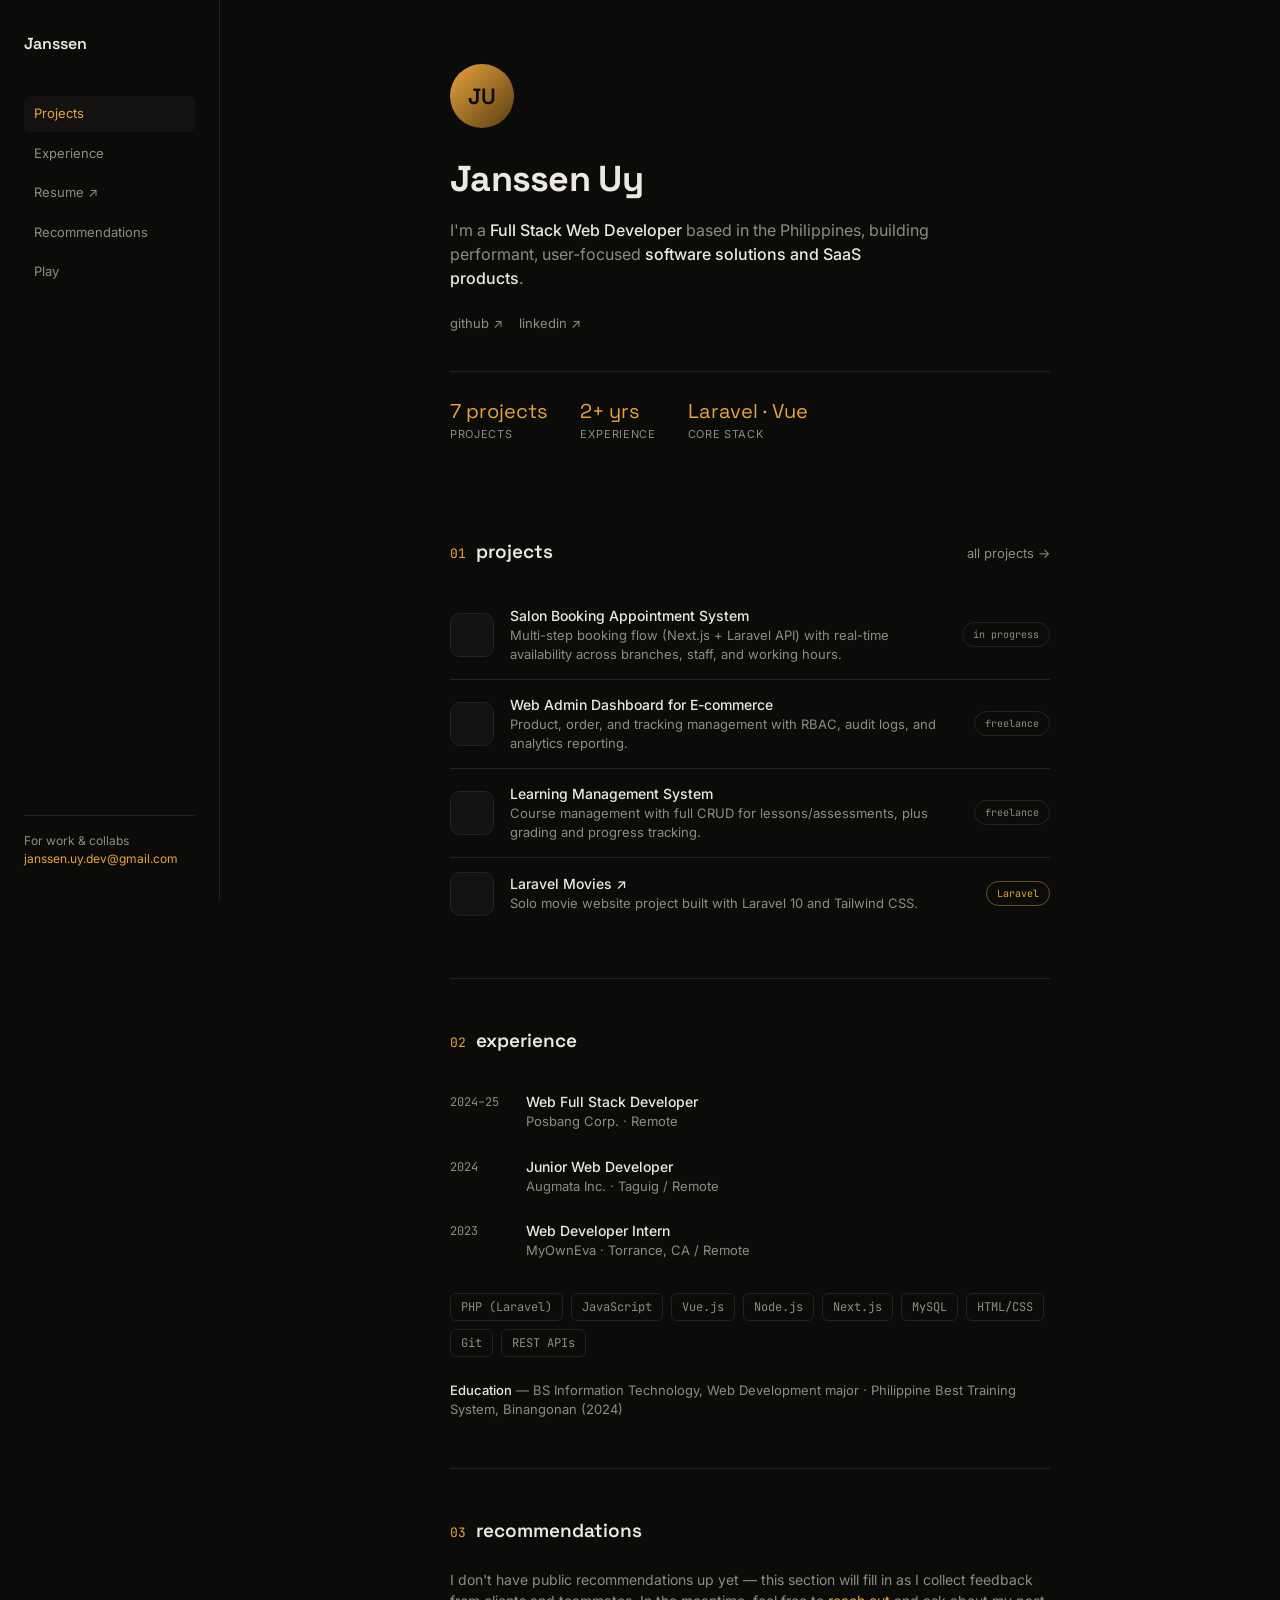
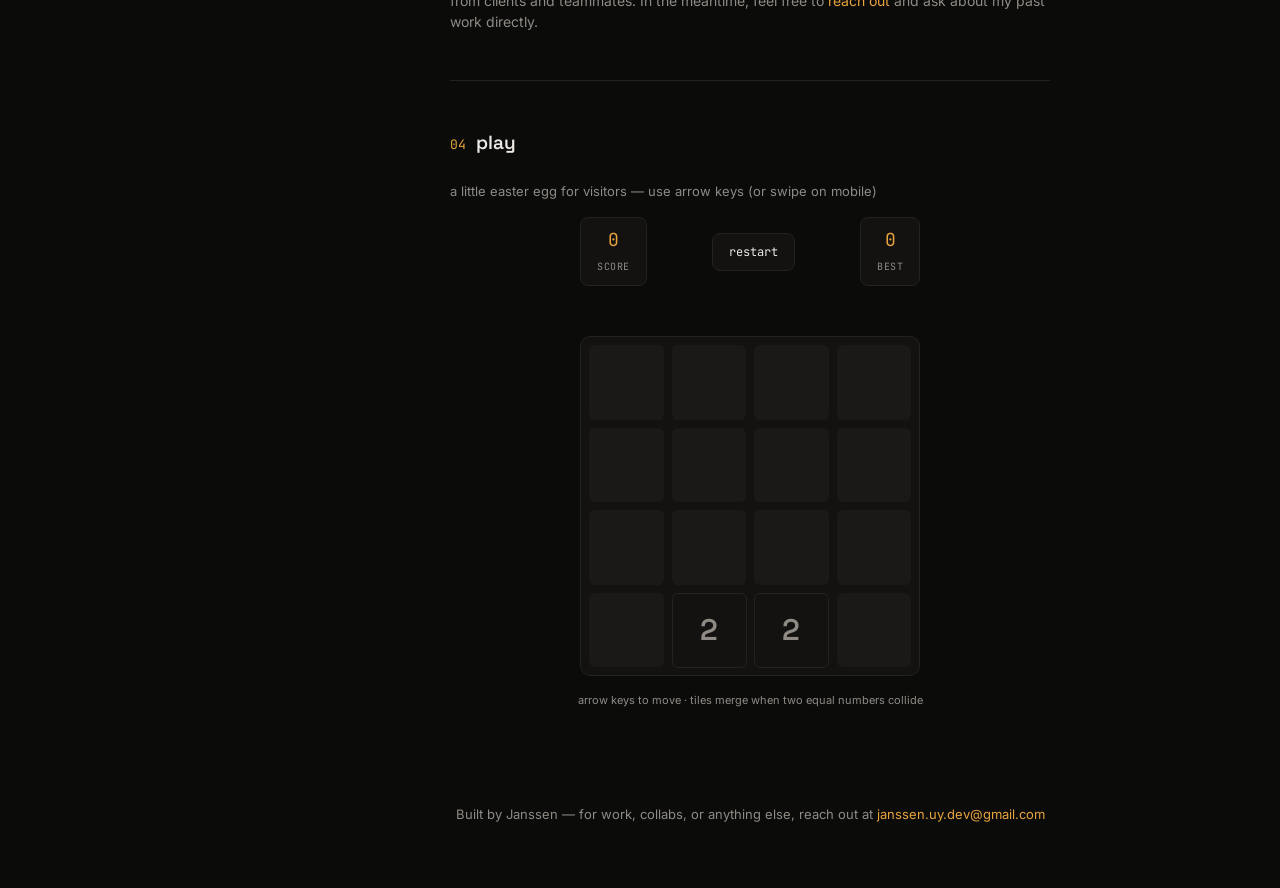
==== portfolio.html @ c9db5593 "feat: brand new portfolio" ====
<!DOCTYPE html>
<html lang="en">
<head>
<meta charset="UTF-8">
<meta name="viewport" content="width=device-width, initial-scale=1">
<title>Janssen — Full Stack Web Developer</title>
<link rel="preconnect" href="https://fonts.googleapis.com">
<link href="https://fonts.googleapis.com/css2?family=Space+Grotesk:wght@400;500;600;700&family=Inter:wght@400;500;600&family=JetBrains+Mono:wght@400;500;600&display=swap" rel="stylesheet">
<style>
  :root{
    --bg: #0b0b0a;
    --bg-raised: #131211;
    --line: #232220;
    --text: #ece9e4;
    --text-dim: #8f8b84;
    --accent: #e8a33d;
    --accent-dim: #6b4f21;
    --sidebar-w: 220px;
  }
  *{box-sizing:border-box; margin:0; padding:0;}
  html{scroll-behavior:smooth;}
  body{
    background:var(--bg);
    color:var(--text);
    font-family:'Inter', sans-serif;
    line-height:1.5;
    -webkit-font-smoothing:antialiased;
  }
  a{color:inherit; text-decoration:none;}
  .display{font-family:'Space Grotesk', sans-serif;}
  .mono{font-family:'JetBrains Mono', monospace;}

  /* SIDEBAR */
  aside.sidebar{
    position:fixed; top:0; left:0; bottom:0; width:var(--sidebar-w);
    border-right:1px solid var(--line);
    padding:32px 24px;
    display:flex; flex-direction:column;
    overflow-y:auto;
  }
  .sidebar .brand{font-family:'Space Grotesk'; font-weight:600; font-size:16px; margin-bottom:40px;}
  .sidebar nav{display:flex; flex-direction:column; gap:4px;}
  .sidebar nav a{
    font-size:13px; color:var(--text-dim); padding:8px 10px; border-radius:6px;
    transition:background 0.15s, color 0.15s;
  }
  .sidebar nav a:hover{color:var(--text); background:var(--bg-raised);}
  .sidebar nav a.active{color:var(--accent); background:var(--bg-raised);}
  .sidebar .spacer{flex:1;}
  .sidebar .contact{font-size:12px; color:var(--text-dim); border-top:1px solid var(--line); padding-top:16px;}
  .sidebar .contact a{color:var(--accent);}

  main{
    margin-left:var(--sidebar-w);
    min-height:100vh;
    display:flex;
    justify-content:center;
  }
  main > .content{
    width:100%;
    max-width:680px;
    padding:0 40px;
  }

  @media (max-width:760px){
    aside.sidebar{
      position:static; width:100%; border-right:none; border-bottom:1px solid var(--line);
      padding:20px 24px; flex-direction:row; align-items:center; flex-wrap:wrap; gap:16px;
    }
    .sidebar .brand{margin-bottom:0;}
    .sidebar nav{flex-direction:row; flex-wrap:wrap; gap:2px;}
    .sidebar .spacer{display:none;}
    .sidebar .contact{border-top:none; padding-top:0; margin-left:auto;}
    main{ margin-left:0; }
    main > .content{ padding:0 24px; }
  }

  /* HERO */
  header.hero{padding:64px 0 48px;}
  .avatar{
    width:64px; height:64px; border-radius:50%;
    background:linear-gradient(135deg, var(--accent), #5a3d10);
    margin-bottom:24px;
    display:flex; align-items:center; justify-content:center;
    font-family:'Space Grotesk'; font-weight:600; font-size:22px;
    color:#0b0b0a; letter-spacing:0.02em;
  }
  h1.name{font-size:36px; letter-spacing:-0.02em; margin-bottom:12px;}
  .lede{color:var(--text-dim); font-size:16px; max-width:480px; margin-bottom:24px;}
  .lede strong{color:var(--text); font-weight:500;}
  .social{display:flex; gap:16px; font-size:13px; color:var(--text-dim); margin-bottom:36px; flex-wrap:wrap;}
  .social a{border-bottom:1px solid transparent;}
  .social a:hover{color:var(--accent); border-color:var(--accent);}

  .stat-row{display:flex; gap:32px; flex-wrap:wrap; padding-top:24px; border-top:1px solid var(--line);}
  .stat .num{font-family:'Space Grotesk'; font-size:20px; color:var(--accent);}
  .stat .label{font-size:11px; color:var(--text-dim); text-transform:uppercase; letter-spacing:0.06em;}

  /* SECTION SCAFFOLD */
  section{padding:48px 0;}
  section + section{border-top:1px solid var(--line);}
  .sec-head{display:flex; align-items:baseline; justify-content:space-between; margin-bottom:24px;}
  .sec-head .idx{font-family:'JetBrains Mono'; color:var(--accent); font-size:13px; margin-right:10px;}
  .sec-head h2{font-family:'Space Grotesk'; font-size:19px; font-weight:600; display:inline;}
  .sec-head .more{font-size:13px; color:var(--text-dim);}
  .sec-head .more:hover{color:var(--accent);}

  /* PROJECTS */
  .project{display:flex; gap:16px; align-items:center; padding:14px 0; border-bottom:1px solid var(--line);}
  .project:last-child{border-bottom:none;}
  .project .icon{width:44px; height:44px; border-radius:10px; background:var(--bg-raised); border:1px solid var(--line); flex-shrink:0;}
  .project .name{font-weight:500; font-size:14px;}
  .project .desc{font-size:13px; color:var(--text-dim);}
  .project .tag{font-family:'JetBrains Mono'; font-size:10px; color:var(--accent); border:1px solid var(--accent-dim); border-radius:99px; padding:4px 10px; margin-left:auto; white-space:nowrap; flex-shrink:0;}
  .project .tag.archived{color:var(--text-dim); border-color:var(--line);}

  /* EXPERIENCE */
  .role{display:flex; gap:16px; padding:12px 0;}
  .role .yr{font-family:'JetBrains Mono'; font-size:12px; color:var(--text-dim); width:60px; flex-shrink:0; padding-top:2px; white-space:nowrap;}
  .role .title{font-size:14px; font-weight:500;}
  .role .org{font-size:13px; color:var(--text-dim);}

  .stack{display:flex; flex-wrap:wrap; gap:8px; margin-top:20px;}
  .chip{font-family:'JetBrains Mono'; font-size:12px; color:var(--text-dim); border:1px solid var(--line); padding:4px 10px; border-radius:6px;}

  /* PROJECTS PANEL (slides in from the right) */
  .panel-backdrop{
    position:fixed; inset:0; background:rgba(0,0,0,0.5);
    opacity:0; pointer-events:none; transition:opacity 0.2s ease; z-index:25;
  }
  .panel-backdrop.show{ opacity:1; pointer-events:auto; }
  .projects-panel{
    position:fixed; top:0; right:0; bottom:0; width:360px; max-width:88vw;
    background:var(--bg-raised); border-left:1px solid var(--line);
    transform:translateX(100%); transition:transform 0.25s ease;
    z-index:30; padding:28px 24px; overflow-y:auto;
  }
  .projects-panel.show{ transform:translateX(0); }
  .panel-head{display:flex; align-items:center; justify-content:space-between; margin-bottom:20px;}
  .panel-head h3{font-family:'Space Grotesk'; font-size:17px; font-weight:600;}
  .panel-close{
    background:none; border:1px solid var(--line); color:var(--text-dim);
    width:28px; height:28px; border-radius:6px; cursor:pointer; font-size:14px; line-height:1;
  }
  .panel-close:hover{ color:var(--text); border-color:var(--accent); }
  .panel-project{padding:14px 0; border-bottom:1px solid var(--line);}
  .panel-project:last-child{border-bottom:none;}
  .panel-project .name{font-size:14px; font-weight:500; margin-bottom:3px;}
  .panel-project .desc{font-size:12px; color:var(--text-dim); margin-bottom:6px;}
  .panel-project .tag{font-family:'JetBrains Mono'; font-size:10px; color:var(--accent); border:1px solid var(--accent-dim); border-radius:99px; padding:2px 8px;}
  .panel-project .tag.archived{color:var(--text-dim); border-color:var(--line);}
  .quote{padding:20px 0; border-bottom:1px solid var(--line); font-size:14px; color:var(--text-dim);}
  .quote:last-child{border-bottom:none;}
  .quote .who{margin-top:10px; font-size:12px; color:var(--text);}
  .quote .who span{color:var(--text-dim); font-weight:400;}

  /* 2048 GAME */
  .game-wrap{display:flex; flex-direction:column; align-items:center; gap:16px;}
  .game-top{display:flex; justify-content:space-between; align-items:center; width:340px; max-width:100%;}
  .game-score{font-family:'JetBrains Mono'; background:var(--bg-raised); border:1px solid var(--line); border-radius:8px; padding:8px 16px; text-align:center;}
  .game-score .n{font-size:18px; color:var(--accent); display:block;}
  .game-score .l{font-size:10px; color:var(--text-dim); text-transform:uppercase; letter-spacing:0.05em;}
  .game-restart{
    font-family:'JetBrains Mono'; font-size:12px; color:var(--text); background:var(--bg-raised);
    border:1px solid var(--line); border-radius:8px; padding:10px 16px; cursor:pointer;
  }
  .game-restart:hover{border-color:var(--accent); color:var(--accent);}
  #board2048{
    position:relative; width:340px; max-width:100%; aspect-ratio:1/1;
    background:var(--bg-raised); border:1px solid var(--line); border-radius:10px;
    display:grid; grid-template-columns:repeat(4,1fr); grid-template-rows:repeat(4,1fr);
    gap:8px; padding:8px; touch-action:none;
  }
  .cell-bg{background:rgba(255,255,255,0.03); border-radius:6px;}
  .tile{
    position:absolute; display:flex; align-items:center; justify-content:center;
    font-family:'Space Grotesk'; font-weight:600; border-radius:6px;
    transition:top 0.12s ease, left 0.12s ease;
    background:var(--bg); border:1px solid var(--line); color:var(--text);
    will-change:transform;
  }
  .tile.spawn{ animation:tileSpawn 0.18s ease-out; }
  .tile.merged{ animation:tileMerge 0.16s ease-out; animation-delay:0.1s; animation-fill-mode:backwards; }
  @keyframes tileSpawn{
    from{ transform:scale(0); }
    to{ transform:scale(1); }
  }
  @keyframes tileMerge{
    0%{ transform:scale(1); }
    50%{ transform:scale(1.18); }
    100%{ transform:scale(1); }
  }
  #board2048.shake{ animation:boardShake 0.3s ease; }
  @keyframes boardShake{
    0%,100%{ transform:translateX(0); }
    20%{ transform:translateX(-4px); }
    40%{ transform:translateX(4px); }
    60%{ transform:translateX(-3px); }
    80%{ transform:translateX(3px); }
  }
  .game-hint{font-size:11px; color:var(--text-dim); text-align:center;}
  .game-msg{font-family:'JetBrains Mono'; font-size:13px; color:var(--accent); min-height:18px;}

  footer{padding:48px 0 64px; text-align:center; color:var(--text-dim); font-size:13px;}
  footer a{color:var(--accent);}
</style>
</head>
<body>

<aside class="sidebar">
  <div class="brand">Janssen</div>
  <nav>
    <a href="#projects" class="active">Projects</a>
    <a href="#experience">Experience</a>
    <a href="resume.pdf" target="_blank">Resume ↗</a>
    <a href="#recs">Recommendations</a>
    <a href="#play">Play</a>
  </nav>
  <div class="spacer"></div>
  <div class="contact">
    For work & collabs<br>
    <a href="mailto:janssen.uy.dev@gmail.com">janssen.uy.dev@gmail.com</a>
  </div>
</aside>

<main>
<div class="content">
  <header class="hero">
    <div class="avatar">JU</div>
    <h1 class="name display">Janssen Uy</h1>
    <p class="lede">I'm a <strong>Full Stack Web Developer</strong> based in the Philippines, building performant,
      user-focused <strong>software solutions and SaaS products</strong>.</p>
    <div class="social">
      <a href="https://github.com/haythamac" target="_blank">github ↗</a>
      <a href="https://www.linkedin.com/in/janssen-uy-04b142267/" target="_blank">linkedin ↗</a>
    </div>
    <div class="stat-row">
      <div class="stat"><div class="num display">7 projects</div><div class="label">projects</div></div>
      <div class="stat"><div class="num display">2+ yrs</div><div class="label">experience</div></div>
      <div class="stat"><div class="num display">Laravel · Vue</div><div class="label">core stack</div></div>
    </div>
  </header>

  <section id="projects">
    <div class="sec-head">
      <div><span class="idx mono">01</span><h2>projects</h2></div>
      <a class="more" id="open-projects-panel" href="#">all projects →</a>
    </div>
    <div id="projects-list"></div>
  </section>

  <section id="experience">
    <div class="sec-head">
      <div><span class="idx mono">02</span><h2>experience</h2></div>
      <!-- <a class="more" href="#">full history →</a> -->
    </div>
    <div class="role"><div class="yr mono">2024–25</div><div><div class="title">Web Full Stack Developer</div><div class="org">Posbang Corp. · Remote</div></div></div>
    <div class="role"><div class="yr mono">2024</div><div><div class="title">Junior Web Developer</div><div class="org">Augmata Inc. · Taguig / Remote</div></div></div>
    <div class="role"><div class="yr mono">2023</div><div><div class="title">Web Developer Intern</div><div class="org">MyOwnEva · Torrance, CA / Remote</div></div></div>

    <div class="stack">
      <span class="chip">PHP (Laravel)</span><span class="chip">JavaScript</span><span class="chip">Vue.js</span>
      <span class="chip">Node.js</span><span class="chip">Next.js</span><span class="chip">MySQL</span>
      <span class="chip">HTML/CSS</span><span class="chip">Git</span><span class="chip">REST APIs</span>
    </div>

    <div style="margin-top:24px; font-size:13px; color:var(--text-dim);">
      <strong style="color:var(--text); font-weight:500;">Education</strong> — BS Information Technology, Web Development major · Philippine Best Training System, Binangonan (2024)
    </div>
  </section>

  <section id="recs">
    <div class="sec-head">
      <div><span class="idx mono">03</span><h2>recommendations</h2></div>
      <!-- <a class="more" href="#">all recs →</a> -->
    </div>
    <!-- <div class="quote">
      "Swap this for a real quote from someone you've worked with — keep it specific and short."
      <div class="who">Full Name <span>· Their Title</span></div>
    </div>
    <div class="quote">
      "A second testimonial. Real quotes carry far more weight than generic praise."
      <div class="who">Full Name <span>· Their Title</span></div>
    </div> -->
    <p style="font-size:14px; color:var(--text-dim);">
      I don't have public recommendations up yet — this section will fill in as I collect feedback
      from clients and teammates. In the meantime, feel free to
      <a href="#" style="color:var(--accent);">reach out</a>
      and ask about my past work directly.
    </p>
  </section>

  <section id="play">
    <div class="sec-head">
      <div><span class="idx mono">04</span><h2>play</h2></div>
    </div>
    <p style="font-size:13px;color:var(--text-dim);margin-bottom:16px;">a little easter egg for visitors — use arrow keys (or swipe on mobile)</p>
    <div class="game-wrap">
      <div class="game-top">
        <div class="game-score"><span class="n" id="g-score">0</span><span class="l">score</span></div>
        <button class="game-restart" id="g-restart">restart</button>
        <div class="game-score"><span class="n" id="g-best">0</span><span class="l">best</span></div>
      </div>
      <div class="game-msg" id="g-msg"></div>
      <div id="board2048"></div>
      <div class="game-hint">arrow keys to move · tiles merge when two equal numbers collide</div>
    </div>
  </section>

  <footer>
    Built by Janssen — for work, collabs, or anything else, reach out at
    <a href="mailto:janssen.uy.dev@gmail.com">janssen.uy.dev@gmail.com</a>
  </footer>

</div>
</main>

<div class="panel-backdrop" id="panel-backdrop"></div>
<aside class="projects-panel" id="projects-panel">
  <div class="panel-head">
    <h3>all projects</h3>
    <button class="panel-close" id="panel-close" aria-label="Close">✕</button>
  </div>

  <div id="panel-projects-list"></div>
</aside>

<script>
// =====================================================================
// EDIT YOUR PROJECTS HERE — this one list drives both the homepage
// preview and the "all projects" panel, so you only maintain it once.
//
//   name:     project title
//   desc:     one or two sentence description
//   tag:      short label, e.g. "in progress", "freelance", "Laravel"
//   url:      link to visit (repo, live site, case study) — set to
//             null (no quotes) if there's nothing to link to, e.g.
//             private client work. When url is null the tag is shown
//             in a muted style instead of the accent color.
//   featured: true = shows on the homepage projects section
//             false = only shows in the "all projects" panel
// =====================================================================
const PROJECTS = [
  {
    name: "Salon Booking Appointment System",
    desc: "Multi-step booking flow (Next.js + Laravel API) with real-time availability across branches, staff, and working hours.",
    tag: "in progress",
    url: null,
    featured: true
  },
  {
    name: "Web Admin Dashboard for E-commerce",
    desc: "Product, order, and tracking management with RBAC, audit logs, and analytics reporting.",
    tag: "freelance",
    url: null,
    featured: true
  },
  {
    name: "Learning Management System",
    desc: "Course management with full CRUD for lessons/assessments, plus grading and progress tracking.",
    tag: "freelance",
    url: null,
    featured: true
  },
  {
    name: "Laravel Movies",
    desc: "Solo movie website project built with Laravel 10 and Tailwind CSS.",
    tag: "Laravel",
    url: "https://github.com/haythamac/laravel-movies",
    featured: true
  },
  {
    name: "Paragon — Guild Management System",
    desc: "Admin panel for guild operations (frontend + backend).",
    tag: "Vue · Laravel",
    url: "https://github.com/haythamac/paragon-fe",
    featured: false
  },
  {
    name: "Ymir Mileage Calculator",
    desc: "Deposit calculator tool for a game.",
    tag: "Vue",
    url: "https://github.com/haythamac/ymir-mileage-calculator",
    featured: false
  },
  {
    name: "Folkvang Timer",
    desc: "Real time boss spawn timer for a game.",
    tag: "Express.js · Vue · Socket.io",
    url: "https://github.com/haythamac/folkvang",
    featured: false
  }
];

// ---- render projects (homepage preview + full panel) ----
(function(){
  function nameHtml(p){
    return p.url
      ? `<a href="${p.url}" target="_blank" rel="noopener">${p.name} ↗</a>`
      : p.name;
  }

  function homeCard(p){
    return `
      <div class="project">
        <div class="icon"></div>
        <div>
          <div class="name">${nameHtml(p)}</div>
          <div class="desc">${p.desc}</div>
        </div>
        <div class="tag${p.url ? '' : ' archived'}">${p.tag}</div>
      </div>`;
  }

  function panelCard(p){
    return `
      <div class="panel-project">
        <div class="name">${nameHtml(p)}</div>
        <div class="desc">${p.desc}</div>
        <span class="tag${p.url ? '' : ' archived'}">${p.tag}</span>
      </div>`;
  }

  const homeList = document.getElementById('projects-list');
  const panelList = document.getElementById('panel-projects-list');
  if(homeList) homeList.innerHTML = PROJECTS.filter(p => p.featured).map(homeCard).join('');
  if(panelList) panelList.innerHTML = PROJECTS.map(panelCard).join('');
})();

// ---- projects panel ----
(function(){
  const openBtn = document.getElementById('open-projects-panel');
  const panel = document.getElementById('projects-panel');
  const backdrop = document.getElementById('panel-backdrop');
  const closeBtn = document.getElementById('panel-close');

  function openPanel(e){
    if(e) e.preventDefault();
    panel.classList.add('show');
    backdrop.classList.add('show');
  }
  function closePanel(){
    panel.classList.remove('show');
    backdrop.classList.remove('show');
  }

  openBtn.addEventListener('click', openPanel);
  closeBtn.addEventListener('click', closePanel);
  backdrop.addEventListener('click', closePanel);
  document.addEventListener('keydown', (e) => { if(e.key === 'Escape') closePanel(); });
})();

// ---- sidebar active link on scroll ----
(function(){
  const links = document.querySelectorAll('.sidebar nav a');
  const sections = Array.from(links).map(a => document.querySelector(a.getAttribute('href')));
  window.addEventListener('scroll', () => {
    let idx = 0;
    sections.forEach((sec, i) => {
      if(sec && window.scrollY >= sec.offsetTop - 120) idx = i;
    });
    links.forEach((a,i) => a.classList.toggle('active', i === idx));
  });
})();

// ---- 2048 game (persistent tile objects so slides/merges/spawns animate) ----
(function(){
  const SIZE = 4;
  const board = document.getElementById('board2048');
  const scoreEl = document.getElementById('g-score');
  const bestEl = document.getElementById('g-best');
  const msgEl = document.getElementById('g-msg');
  const restartBtn = document.getElementById('g-restart');

  let tiles, nextId, score, best, cellSize, gap = 8;
  let tileEls = new Map();

  best = 0; // in-memory only for this session
  bestEl.textContent = best;

  const tileColors = {
    2:'#131211', 4:'#1a1815', 8:'#3d2c12', 16:'#5a3d10',
    32:'#7a4f0e', 64:'#9a5f0c', 128:'#c47d1a', 256:'#e0972a',
    512:'#e8a33d', 1024:'#f0b95c', 2048:'#f7d27f'
  };

  function addRandomTile(){
    const occupied = new Set(tiles.map(t => t.r + ',' + t.c));
    const empties = [];
    for(let r=0;r<SIZE;r++) for(let c=0;c<SIZE;c++) if(!occupied.has(r+','+c)) empties.push([r,c]);
    if(empties.length === 0) return;
    const [r,c] = empties[Math.floor(Math.random()*empties.length)];
    tiles.push({ id: nextId++, r, c, value: Math.random() < 0.9 ? 2 : 4, isNew: true, merged: false });
  }

  function init(){
    tiles = [];
    nextId = 1;
    score = 0;
    msgEl.textContent = '';
    board.dataset.won = '';
    tileEls.forEach(el => el.remove());
    tileEls.clear();
    layoutBoard();
    addRandomTile();
    addRandomTile();
    scoreEl.textContent = score;
    render();
  }

  function layoutBoard(){
    Array.from(board.querySelectorAll('.cell-bg')).forEach(el => el.remove());
    for(let i=0;i<SIZE*SIZE;i++){
      const bg = document.createElement('div');
      bg.className = 'cell-bg';
      board.appendChild(bg);
    }
    cellSize = (board.clientWidth - gap*(SIZE+1)) / SIZE;
  }

  function render(){
    const seen = new Set();
    tiles.forEach(t => {
      seen.add(t.id);
      let el = tileEls.get(t.id);
      if(!el){
        el = document.createElement('div');
        el.className = 'tile';
        board.appendChild(el);
        tileEls.set(t.id, el);
      }
      el.style.width = cellSize + 'px';
      el.style.height = cellSize + 'px';
      el.style.left = (gap + t.c*(cellSize+gap)) + 'px';
      el.style.top = (gap + t.r*(cellSize+gap)) + 'px';
      el.textContent = t.value;
      el.style.background = tileColors[t.value] || '#f7d27f';
      el.style.fontSize = (t.value > 512 ? cellSize*0.32 : cellSize*0.4) + 'px';
      el.style.color = t.value <= 4 ? 'var(--text-dim)' : '#0b0b0a';
      el.classList.remove('spawn','merged');
      if(t.isNew){ void el.offsetWidth; el.classList.add('spawn'); t.isNew = false; }
      if(t.merged){ void el.offsetWidth; el.classList.add('merged'); t.merged = false; }
    });
    tileEls.forEach((el, id) => {
      if(!seen.has(id)){ el.remove(); tileEls.delete(id); }
    });
  }

  function compress(line){
    // line: array of 4 slots, each a tile object or null, ordered from the
    // side tiles are moving TOWARD (index 0) to the far side (index 3)
    const present = line.filter(t => t);
    const result = [];
    let gained = 0;
    const removedIds = [];
    let i = 0;
    while(i < present.length){
      if(i+1 < present.length && present[i].value === present[i+1].value){
        present[i].value *= 2;
        present[i].merged = true;
        gained += present[i].value;
        removedIds.push(present[i+1].id);
        result.push(present[i]);
        i += 2;
      } else {
        result.push(present[i]);
        i += 1;
      }
    }
    while(result.length < SIZE) result.push(null);
    let moved = false;
    for(let k=0;k<SIZE;k++){
      const beforeId = line[k] ? line[k].id : null;
      const afterId = result[k] ? result[k].id : null;
      if(beforeId !== afterId) moved = true;
    }
    return { result, gained, removedIds, moved };
  }

  function move(dir){
    const cellTile = Array.from({length:SIZE}, () => Array(SIZE).fill(null));
    tiles.forEach(t => cellTile[t.r][t.c] = t);

    let totalGained = 0, anyMoved = false;
    const removedIds = new Set();

    if(dir === 'left' || dir === 'right'){
      for(let r=0;r<SIZE;r++){
        let arr = cellTile[r].slice();
        if(dir === 'right') arr.reverse();
        const { result, gained, removedIds: rm, moved } = compress(arr);
        const ordered = dir === 'right' ? result.slice().reverse() : result;
        totalGained += gained;
        if(moved) anyMoved = true;
        rm.forEach(id => removedIds.add(id));
        for(let c=0;c<SIZE;c++){ if(ordered[c]){ ordered[c].r = r; ordered[c].c = c; } }
      }
    } else {
      for(let c=0;c<SIZE;c++){
        let arr = [0,1,2,3].map(r => cellTile[r][c]);
        if(dir === 'down') arr.reverse();
        const { result, gained, removedIds: rm, moved } = compress(arr);
        const ordered = dir === 'down' ? result.slice().reverse() : result;
        totalGained += gained;
        if(moved) anyMoved = true;
        rm.forEach(id => removedIds.add(id));
        for(let r=0;r<SIZE;r++){ if(ordered[r]){ ordered[r].r = r; ordered[r].c = c; } }
      }
    }

    if(!anyMoved){
      board.classList.remove('shake');
      void board.offsetWidth;
      board.classList.add('shake');
      return;
    }

    tiles = tiles.filter(t => !removedIds.has(t.id));
    score += totalGained;
    scoreEl.textContent = score;
    if(score > best){ best = score; bestEl.textContent = best; }

    render(); // animate the slide + merge pop first
    setTimeout(() => {
      addRandomTile(); // then spawn the new tile
      render();
      checkEnd();
    }, 120);
  }

  function canMove(){
    const cellTile = Array.from({length:SIZE}, () => Array(SIZE).fill(null));
    tiles.forEach(t => cellTile[t.r][t.c] = t.value);
    for(let r=0;r<SIZE;r++) for(let c=0;c<SIZE;c++){
      if(!cellTile[r][c]) return true;
      if(c < SIZE-1 && cellTile[r][c] === cellTile[r][c+1]) return true;
      if(r < SIZE-1 && cellTile[r][c] === cellTile[r+1][c]) return true;
    }
    return false;
  }

  function checkEnd(){
    const won = tiles.some(t => t.value >= 2048);
    if(won && !board.dataset.won){
      board.dataset.won = '1';
      msgEl.textContent = "you hit 2048 — keep going or restart";
    }
    if(!canMove()){
      msgEl.textContent = "game over — click restart to try again";
    }
  }

  document.addEventListener('keydown', (e) => {
    if(!initialized) return;
    const map = {ArrowLeft:'left', ArrowRight:'right', ArrowUp:'up', ArrowDown:'down'};
    if(map[e.key]){
      e.preventDefault();
      move(map[e.key]);
    }
  });

  // swipe support
  let touchStartX = 0, touchStartY = 0;
  board.addEventListener('touchstart', (e) => {
    if(!initialized) return;
    touchStartX = e.touches[0].clientX;
    touchStartY = e.touches[0].clientY;
  }, {passive:true});
  board.addEventListener('touchend', (e) => {
    if(!initialized) return;
    const dx = e.changedTouches[0].clientX - touchStartX;
    const dy = e.changedTouches[0].clientY - touchStartY;
    if(Math.max(Math.abs(dx), Math.abs(dy)) < 20) return;
    if(Math.abs(dx) > Math.abs(dy)){
      move(dx > 0 ? 'right' : 'left');
    } else {
      move(dy > 0 ? 'down' : 'up');
    }
  }, {passive:true});

  restartBtn.addEventListener('click', () => { board.dataset.won=''; init(); });
  window.addEventListener('resize', () => { if(initialized){ layoutBoard(); render(); } });

  // don't do any work until the player actually scrolls near the game —
  // keeps this section from costing anything on initial page load
  let initialized = false;
  function ensureInit(){
    if(initialized) return;
    initialized = true;
    init();
  }
  const playSection = document.getElementById('play');
  if('IntersectionObserver' in window){
    const io = new IntersectionObserver((entries) => {
      entries.forEach(entry => {
        if(entry.isIntersecting){ ensureInit(); io.disconnect(); }
      });
    }, { rootMargin: '300px' });
    io.observe(playSection);
  } else {
    ensureInit(); // fallback for very old browsers
  }
})();
</script>

</body>
</html>
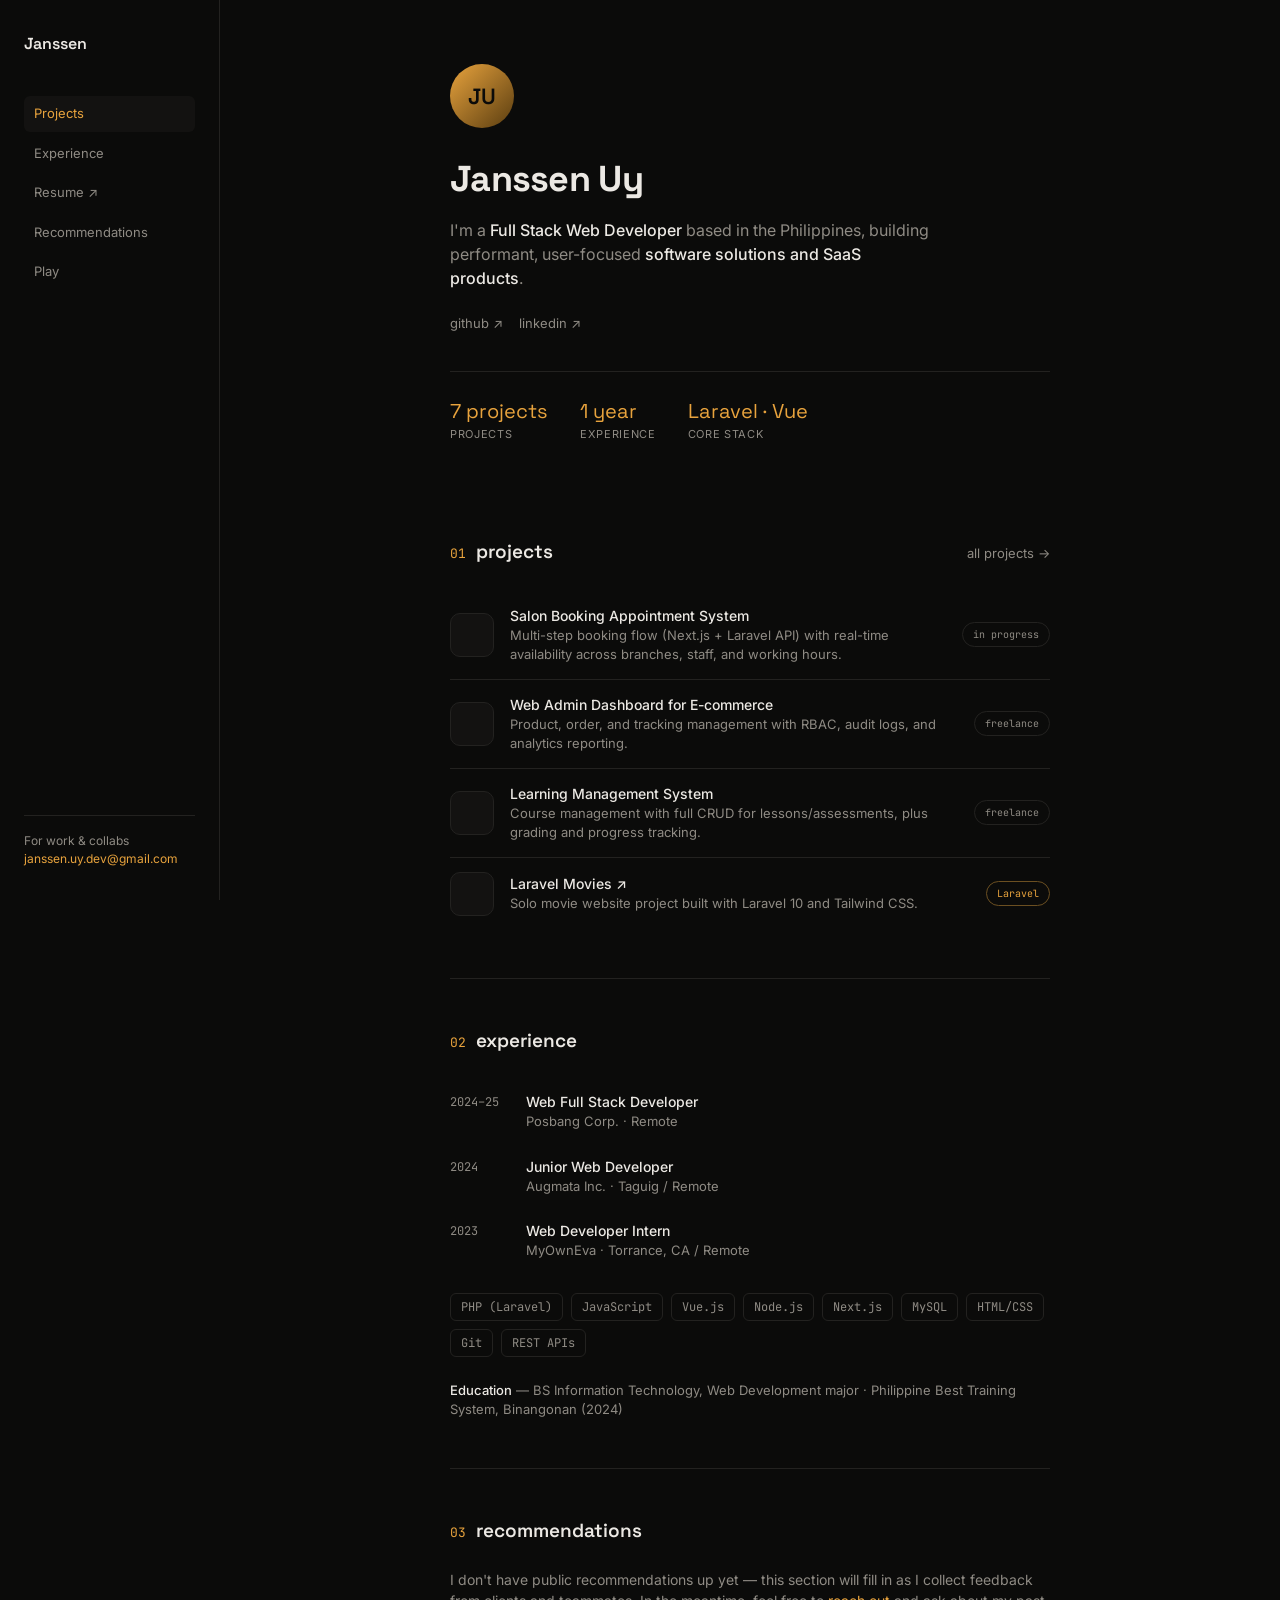
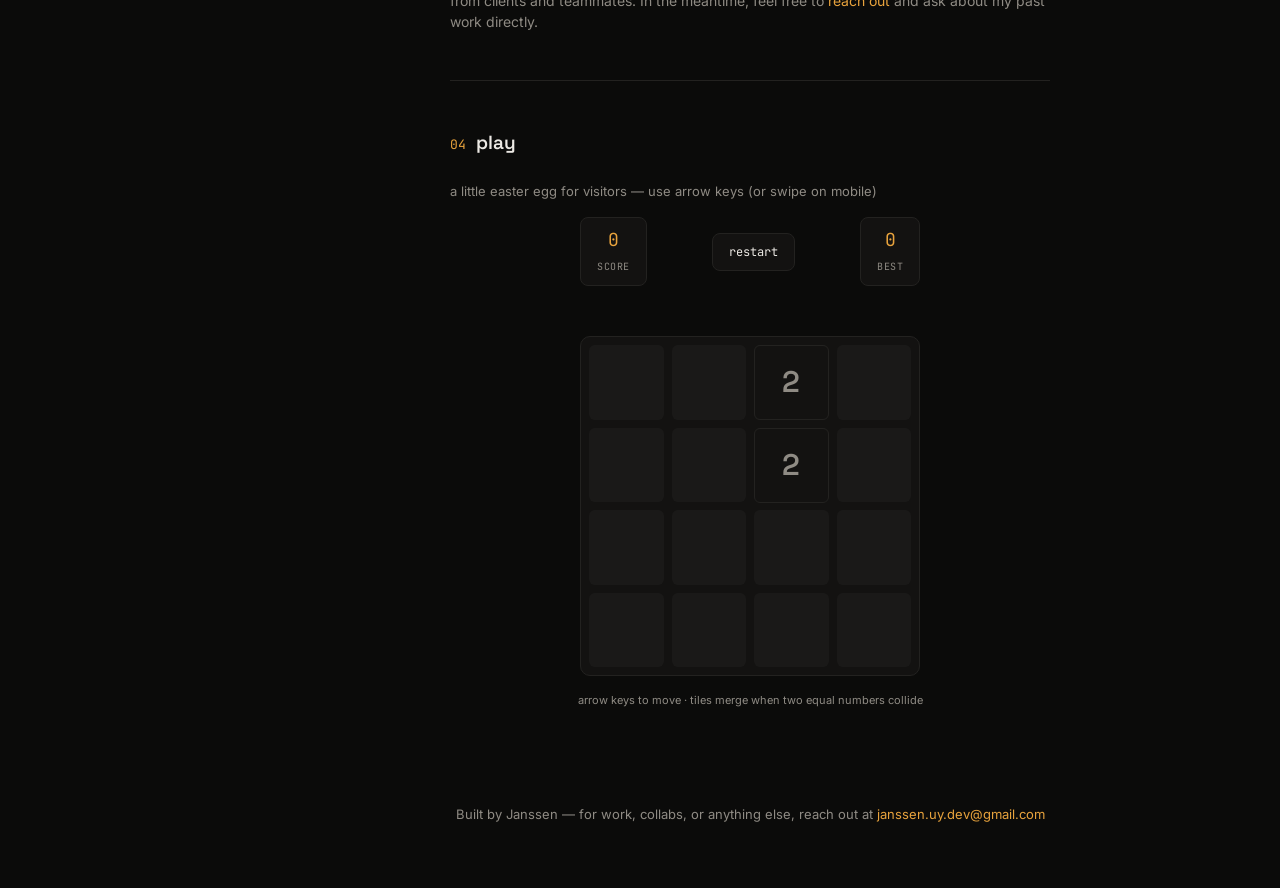
==== commit 3bb0f88d: "feat: changed year" ====
--- a/portfolio.html
+++ b/portfolio.html
@@ -236,7 +236,7 @@
     </div>
     <div class="stat-row">
       <div class="stat"><div class="num display">7 projects</div><div class="label">projects</div></div>
-      <div class="stat"><div class="num display">2+ yrs</div><div class="label">experience</div></div>
+      <div class="stat"><div class="num display">1 year</div><div class="label">experience</div></div>
       <div class="stat"><div class="num display">Laravel · Vue</div><div class="label">core stack</div></div>
     </div>
   </header>
@@ -281,7 +281,7 @@
     <div class="quote">
       "A second testimonial. Real quotes carry far more weight than generic praise."
       <div class="who">Full Name <span>· Their Title</span></div>
-    </div> -->
+    </div> --> 
     <p style="font-size:14px; color:var(--text-dim);">
       I don't have public recommendations up yet — this section will fill in as I collect feedback
       from clients and teammates. In the meantime, feel free to
